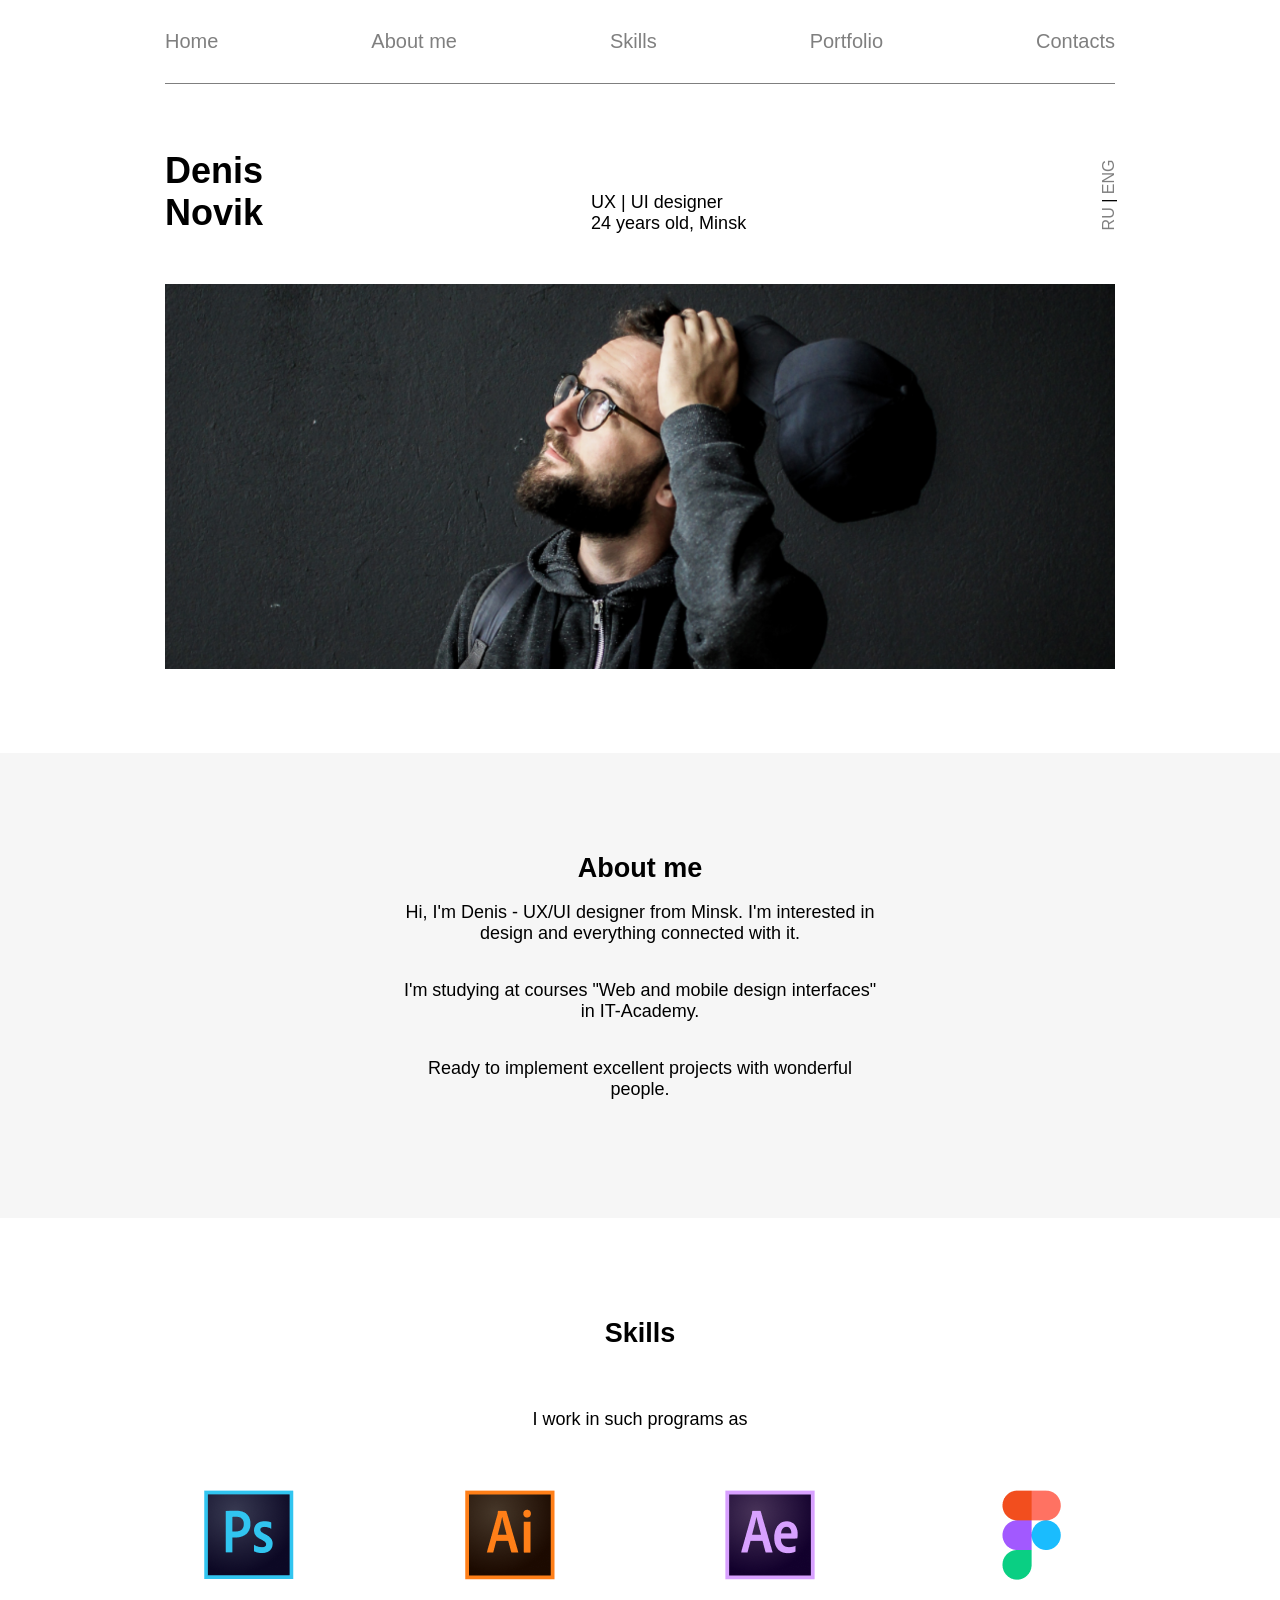
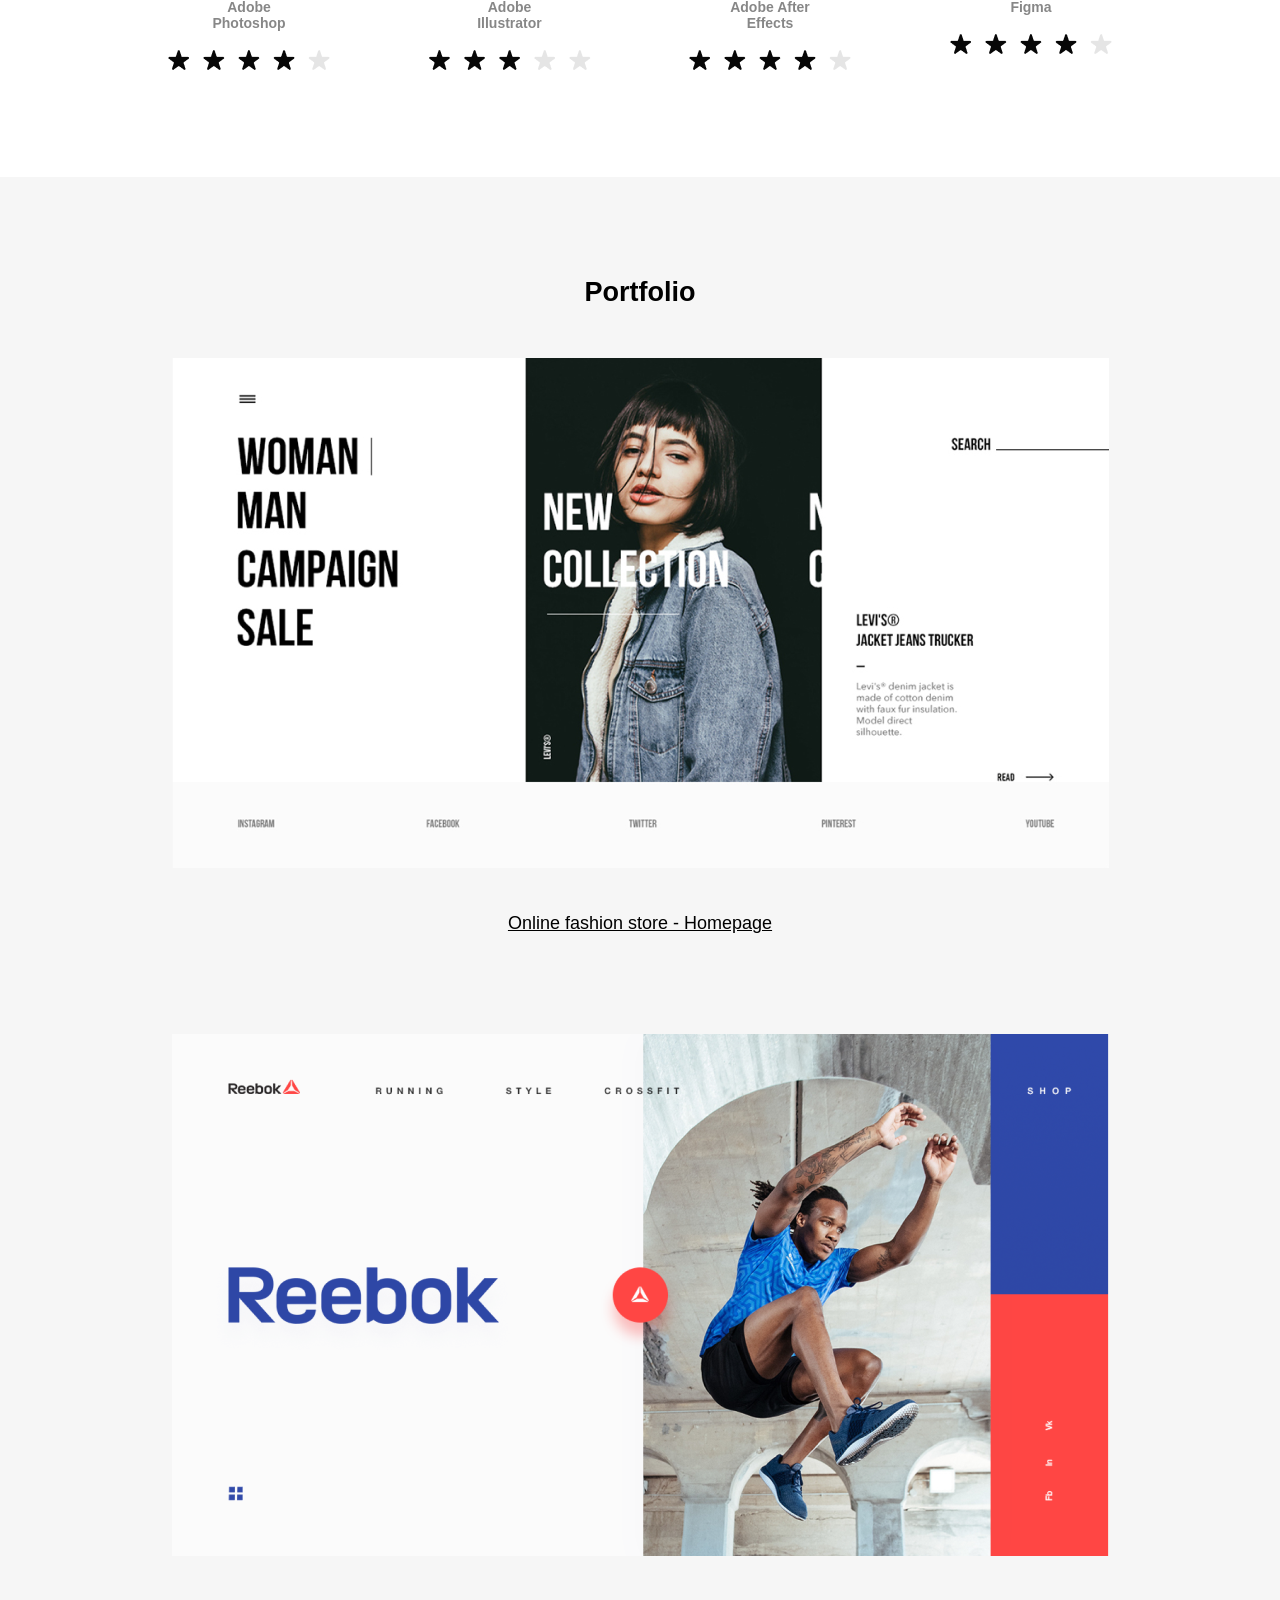
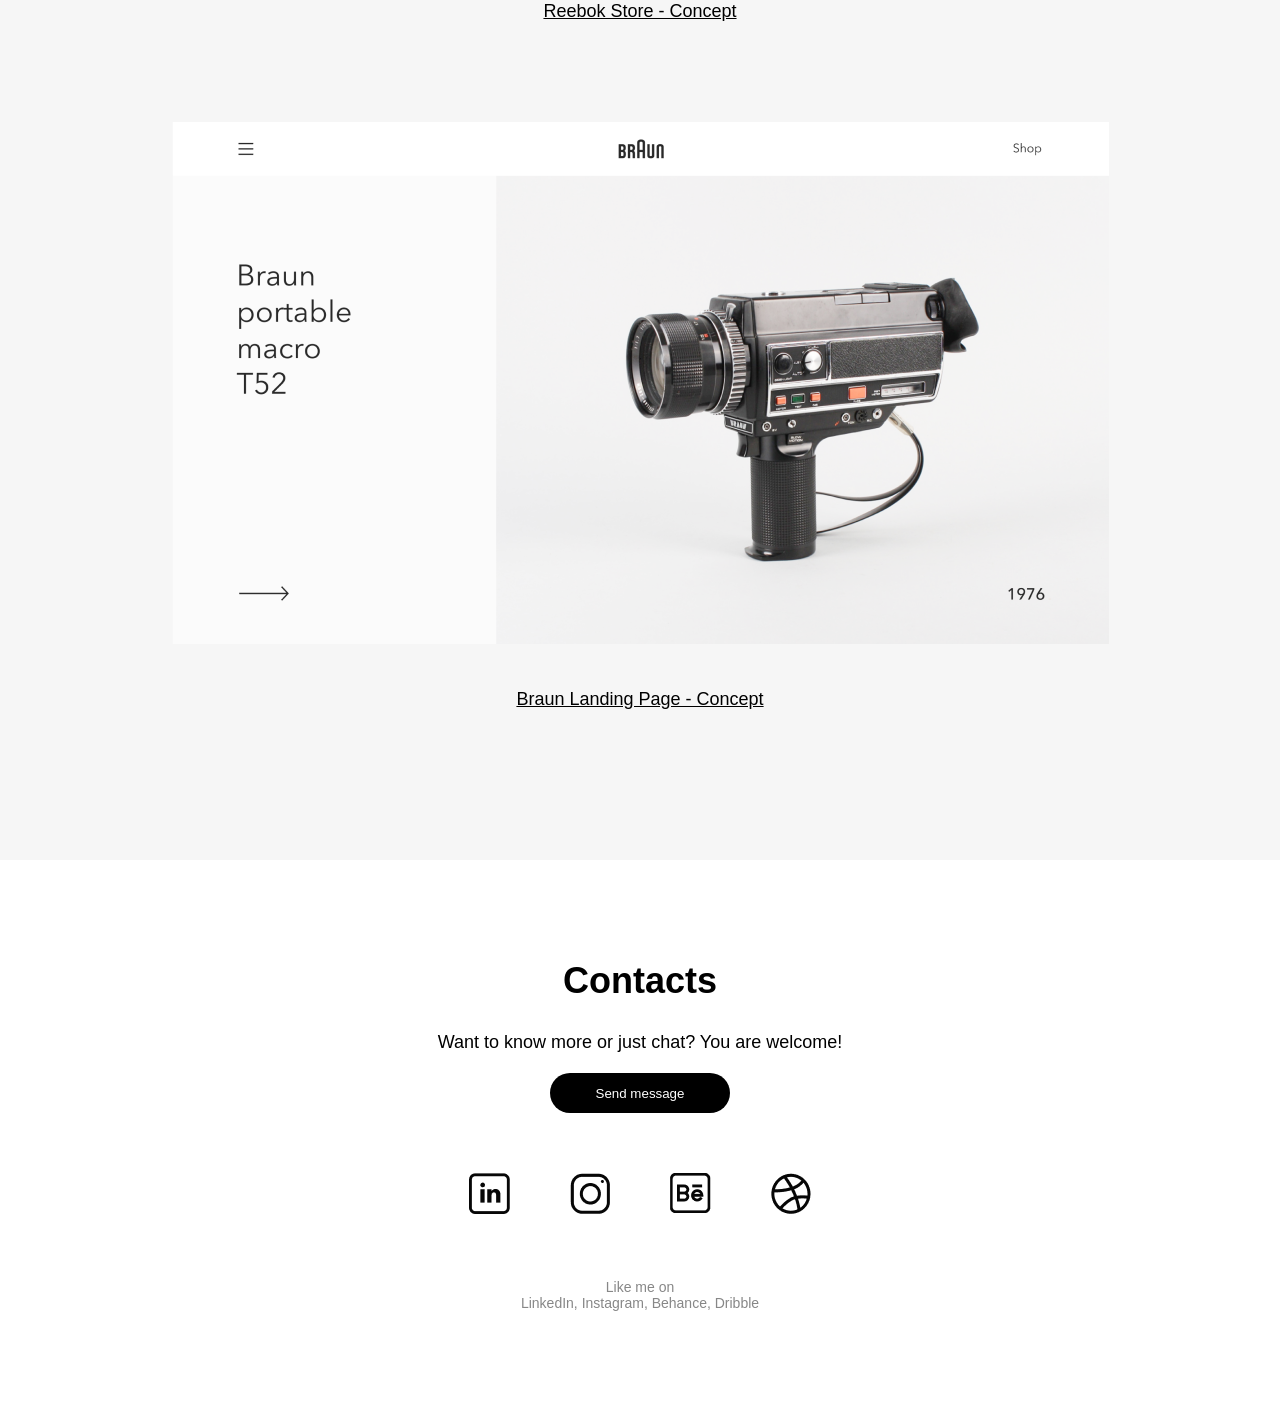
==== hw2_board/index.html @ b1cb9466 "Add files via upload" ====
<!DOCTYPE html>
<html lang="en">
<head>
    <meta charset="UTF-8">
    <meta name="viewport" content="width=device-width, initial-scale=1.0">
    <title>Document</title>
    <link rel="stylesheet" href="./style.css">
</head>
<body>
    <header id="home">
        <div class="container">
            <nav>
                <a href="#home" class="link">Home</a>
                <a href="#about" class="link">About me</a>
                <a href="#skills" class="link">Skills</a>
                <a href="#portfolio" class="link">Portfolio</a>
                <a href="#contacts" class="link">Contacts</a>
            </nav>
            
            <div class="line"></div>

            <div class="info">
                <h1>Denis <br>Novik</h1>
                <p>UX | UI designer <br>24 years old, Minsk</p>
                <p class="languages"><a href="./ru.html" class="colour-text">RU</a>  | <span class="colour-text">ENG</span></p>
            </div>

            <img class="picture1" src="images/photo.png" alt="Denis Novik">
        </div>
    </header>
    <main>
        <section class="description" id="about">
            <div class="container">
                <div class="description-text">
                    <h1>About me</h1>
                    <p>Hi, I'm Denis - UX/UI designer from Minsk. I'm interested in <br> design and everything connected with it.</p>
                    <p>I'm studying at courses "Web and mobile design interfaces" <br> in IT-Academy.</p>
                    <p>Ready to implement excellent projects with wonderful <br> people.</p>
                </div>
            </div>
        </section>
        <section class="skills" id="skills">
            <div class="container">
                <h1>Skills</h1>
                <p>I work in such programs as</p>
                <div class="programs">
                    <div class="block">
                        <img src="images/Group 1.png" alt="Adobe Photoshop">
                        <p>Adobe <br> Photoshop</p>
                        <img src="images/stars-1.png" alt="4/5">
                    </div>
                    <div class="block">
                        <img src="images/Group 2.png" alt="Adobe Illustrator">
                        <p>Adobe <br> Illustrator</p>
                        <img src="images/stars-2.png" alt="3/5">
                    </div>
                    <div class="block">
                        <img src="images/Group 3.png" alt="Adobe After Effects">
                        <p>Adobe After <br> Effects</p>
                        <img src="images/stars-3.png" alt="4/5">
                    </div>
                    <div class="block">
                        <img src="images/Group 4.png" alt="Figma">
                        <p>Figma</p>
                        <img src="images/stars-4.png" alt="4/5">
                    </div>
                </div>
            </div>
        </section>
        <section class="portfolio" id="portfolio">
            <div class="container">
                <h1>Portfolio</h1>
                <img class="picture1" src='images/Online Fashion Store.png' alt='Online fashion store'>
                <p class='project-name'>Online fashion store - Homepage</p>
                <img class="picture1" src='images/Reebok.png' alt='Reebok Store'>
                <p class='project-name'>Reebok Store - Concept</p>
                <img class="picture1" src='images/Braun.png' alt='Braun Landing Page'>
                <p class='project-name'>Braun Landing Page - Concept</p>
            </div>
        </section>
    </main>
    <footer id="contacts">
        <div class="container">
            <h1>Contacts</h1>
            <p class="chat">Want to know more or just chat? You are welcome!</p>
            <button class="button">Send message</button>
            <div class="socials">
                <a href="https://www.linkedin.com/"><img src='images/ln.png' alt='LinkedIn'></a>
                <a href="https://www.instagram.com/"><img src='images/inst.png' alt='Instagram'></a>
                <a href="https://www.behance.com/"><img src='images/be.png' alt='Behance'></a>
                <a href="https://www.dribbble.com/"><img src='images/dr.png' alt='Dribble'></a>
            </div>
            <p class="end">Like me on <br> LinkedIn, Instagram, Behance, Dribble</p>
        </div>
    </footer>
</body>
</html>
---- hw2_board/style.css ----
* {
    margin: 0;
    padding: 0;
}

.container {
    max-width: 950px;
    margin: 0 auto;
    padding: 0 auto;
}

header {
    padding-top: 30px;
    padding-bottom: 80px;
}

nav {
    display: flex;
    justify-content: space-between;
}

.link {
    font-size: 20px;
    transition: color 0.2s;
    color: rgba(0, 0, 0, 0.5);
    text-decoration: none;
    font-family: 'Gilroy', sans-serif;
}

.link:hover {
    color: black;
}

.line {
    height: 1px;
    width: 100%;
    background-color: rgba(0, 0, 0, 0.5);
    margin-top: 30px;
}

.info {
    display: flex;
    justify-content: space-between;
    align-items: flex-end;
    height: 150px;
    font-family: 'Gilroy', sans-serif;
    font-size: 18px;
}

.languages {
    rotate: -90deg;
    margin-right: -30px;
    margin-bottom: 30px;
    font-size: 16px;
}

.colour-text {
    transition: color 0.2s;
    color: rgba(0, 0, 0, 0.5);
    text-decoration: none;
}

.colour-text:hover {
    color: black;
}

.picture1 {
    max-width: 100%;
    margin-top: 50px;   
}

.description {
    background-color: #F6F6F6;
    text-align: center;
    font-family: 'Gilroy', sans-serif;
    padding: 100px;
    font-size: 18px;
}

.description p {
    padding-top: 18px;
    padding-bottom: 18px;
}

.skills {
    font-family: 'Gilroy', sans-serif;
    padding: 100px;
    font-size: 18px;
    text-align: center;
}

.skills h1 {
    padding-bottom: 60px;
}

.programs {
    display: flex;
    justify-content: space-between;
    padding-top: 60px;
}

.block {
    font-weight: bold;
    font-size: 14px;
    color: #878787;
}

.block p {
    padding: 16px;
}

.portfolio {
    background-color: #F6F6F6;
    text-align: center;
    font-family: 'Gilroy', sans-serif;
    padding: 100px;
    font-size: 18px;
}

.project-name {
    text-decoration: underline;
    padding-top: 40px;
    padding-bottom: 50px;
}

footer {
    font-family: 'Gilroy', sans-serif;
    padding: 100px;
    font-size: 18px;
    text-align: center;
}

.chat {
    margin-top: 30px;
    margin-bottom: 20px;
}

.button {
    width: 180px;
    height: 40px;
    border-radius: 30px;
    color: rgb(255, 255, 255);
    background-color: rgb(0, 0, 0);
    border: transparent;
    margin-bottom: 60px;
}

.socials {
    display: flex;
    gap: 60px;
    justify-content: center;
    margin-bottom: 60px;
}

.end {
    font-size: 14px;
    color: #878787;
}
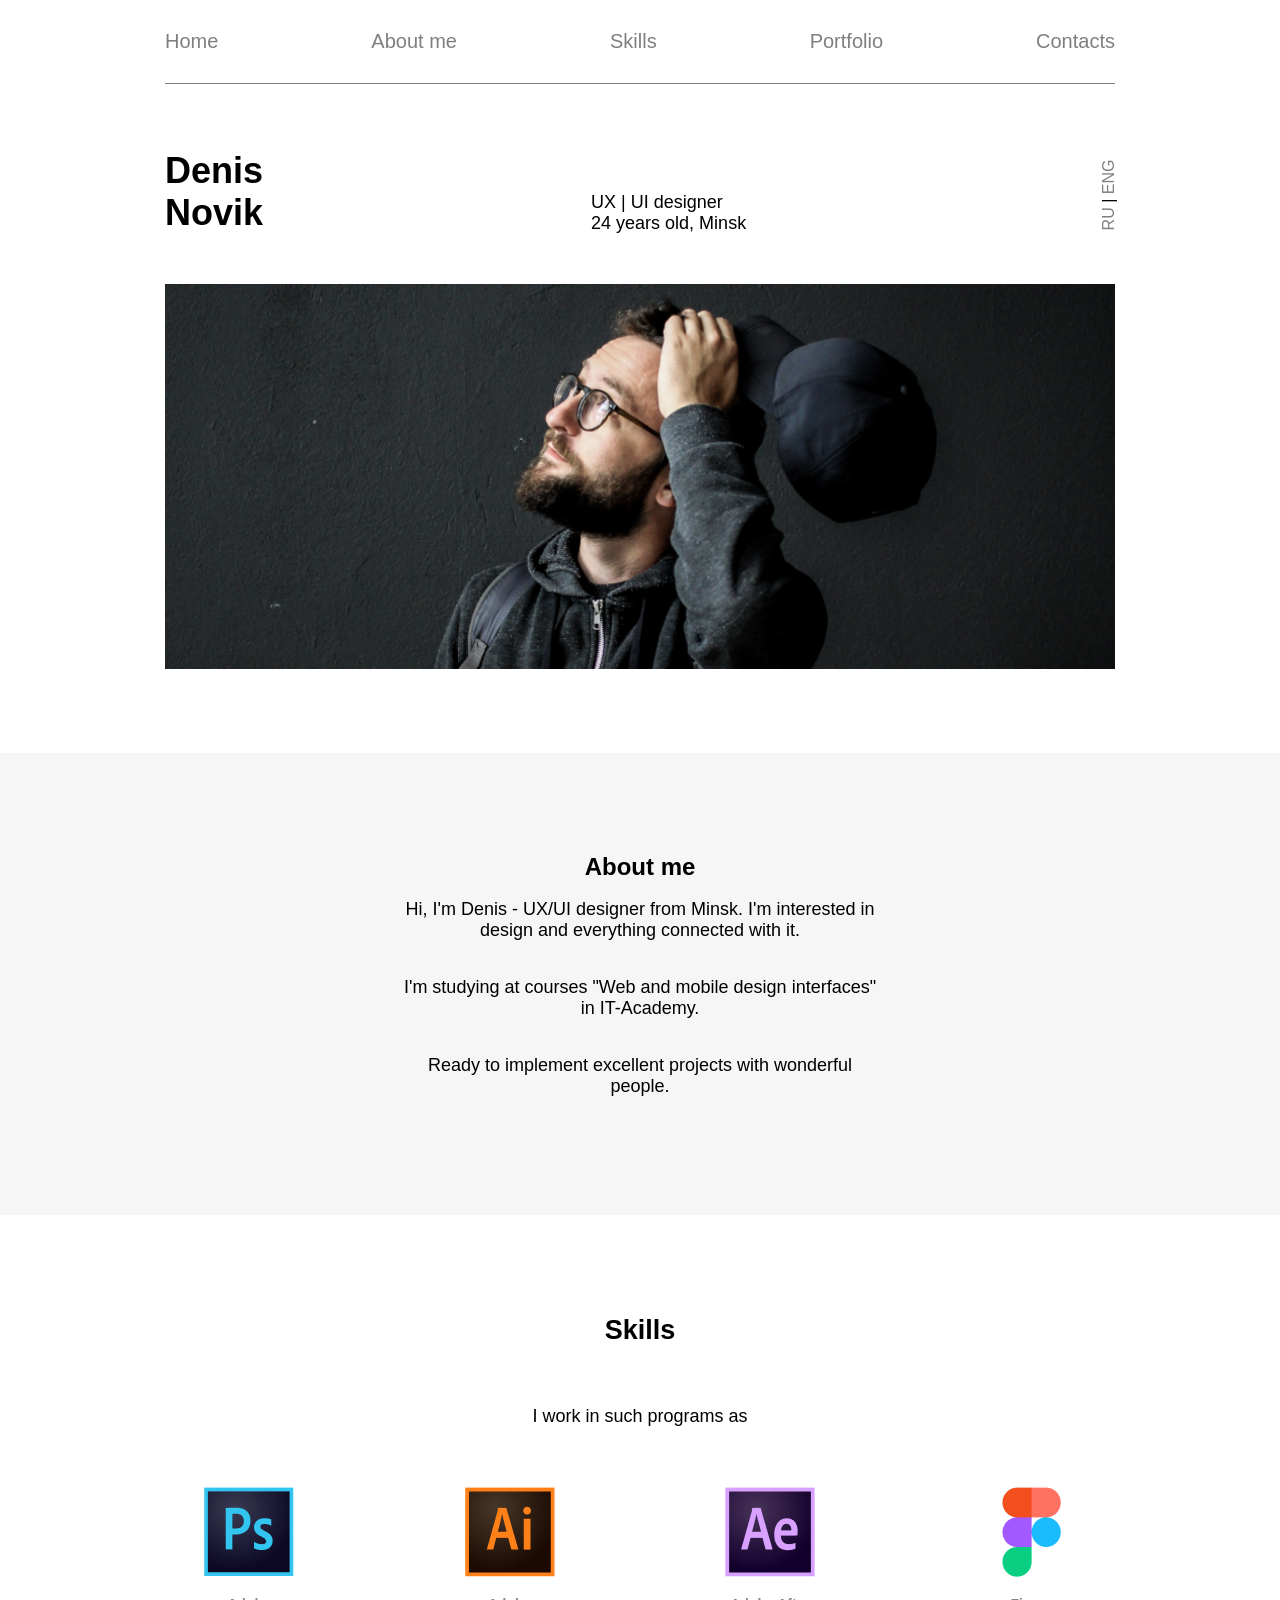
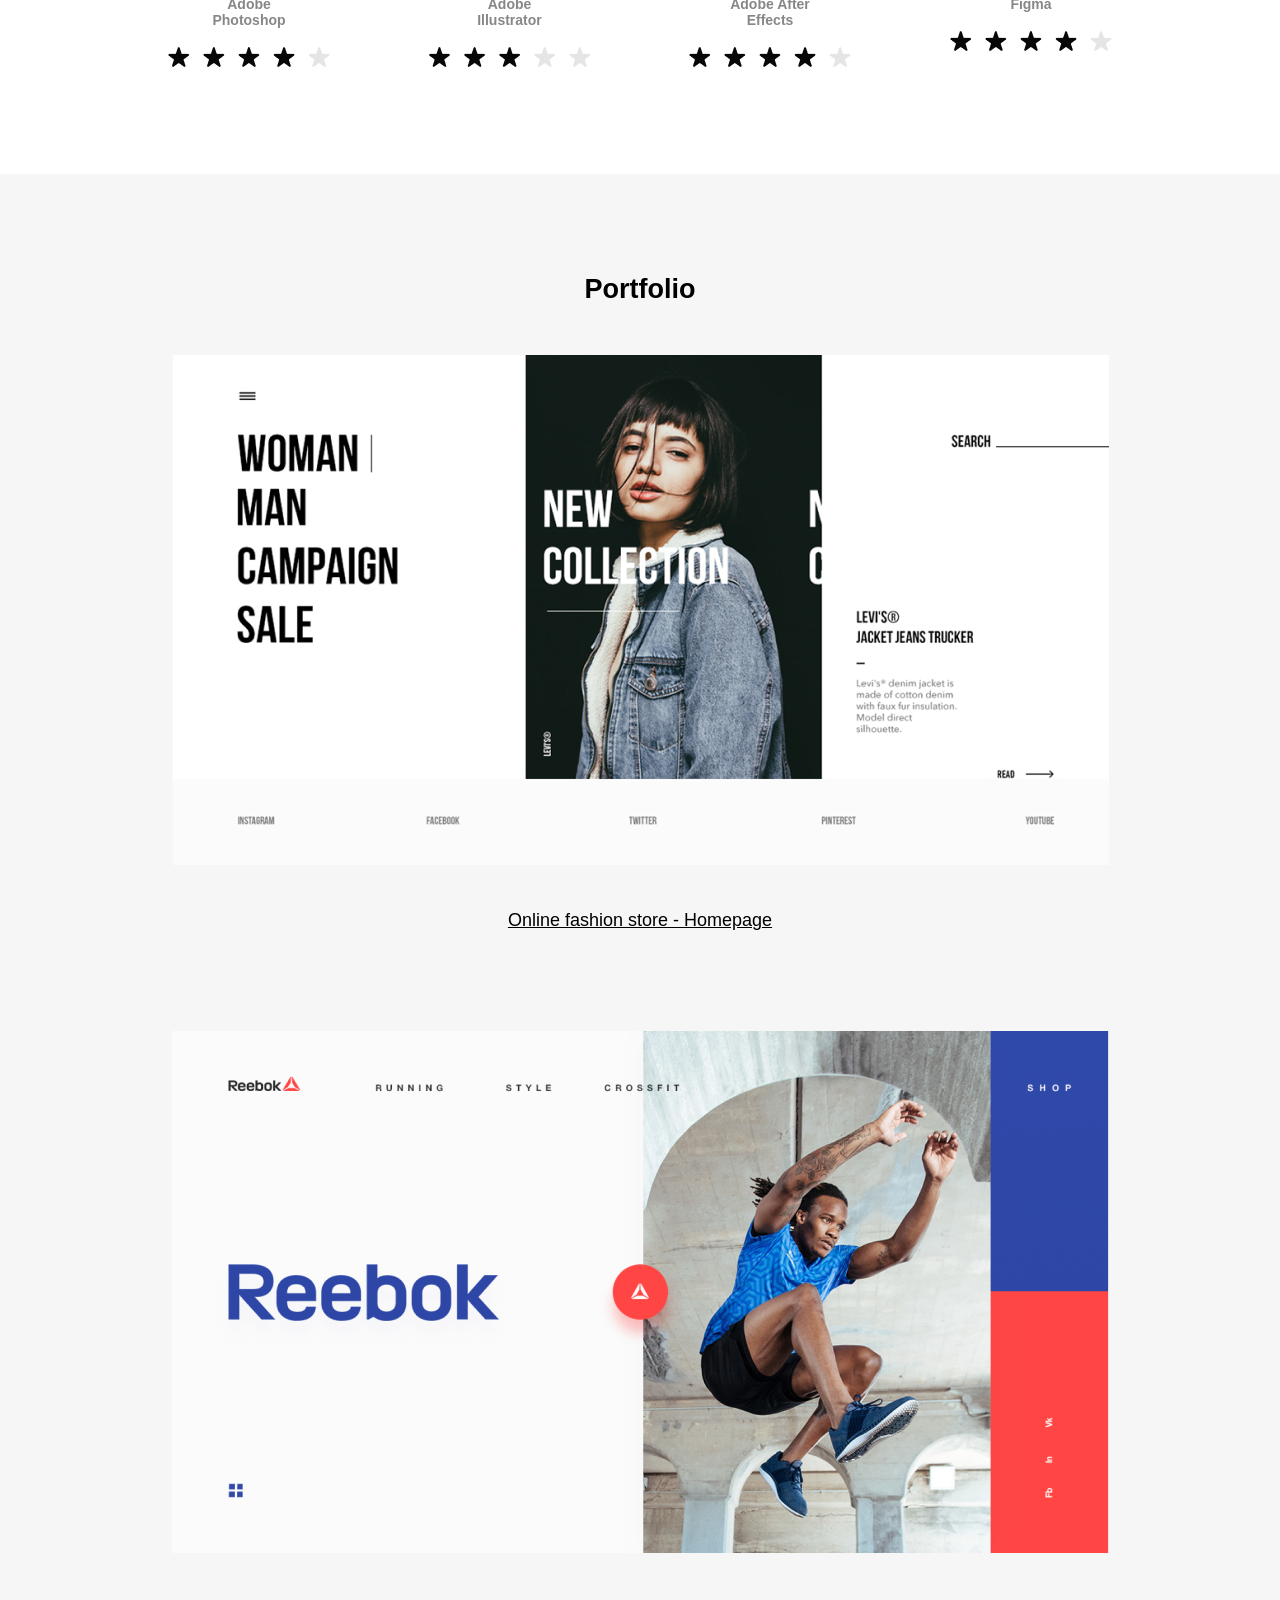
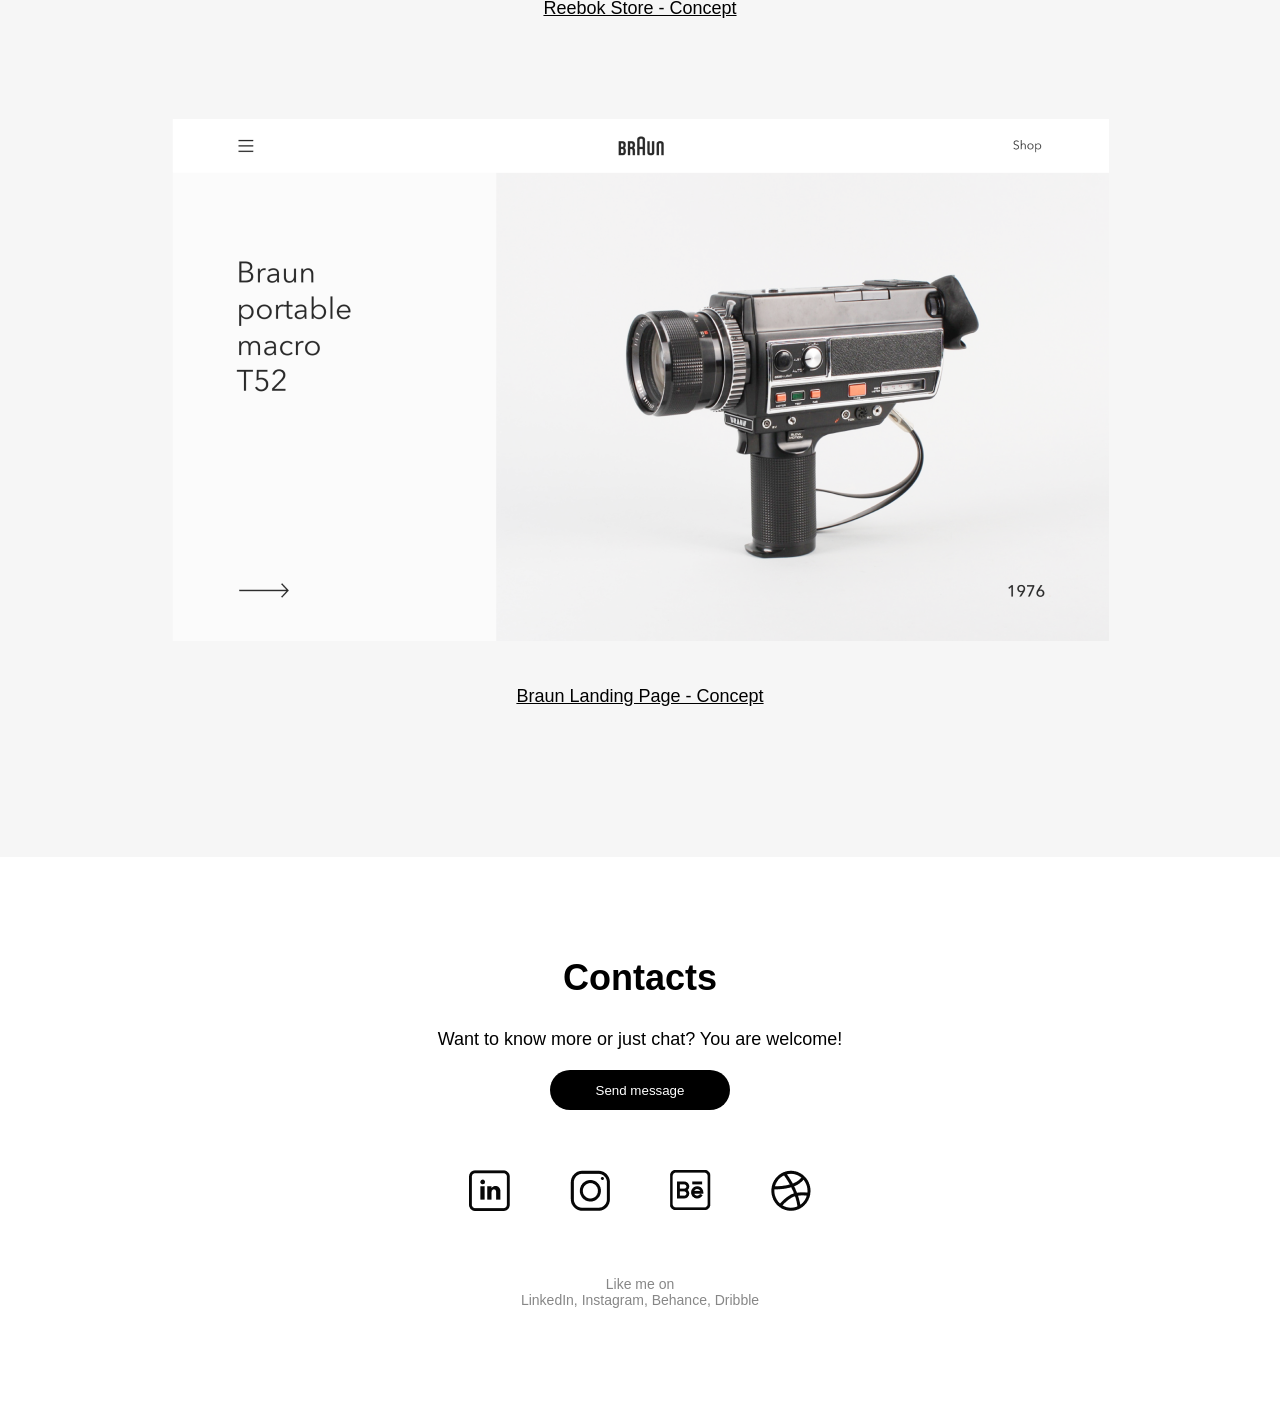
==== commit aa24cecd: "Add files via upload" ====
--- a/hw2_board/index.html
+++ b/hw2_board/index.html
@@ -9,33 +9,48 @@
 <body>
     <header id="home">
         <div class="container">
-            <nav>
+            <nav class="main-nav">
                 <a href="#home" class="link">Home</a>
                 <a href="#about" class="link">About me</a>
                 <a href="#skills" class="link">Skills</a>
                 <a href="#portfolio" class="link">Portfolio</a>
                 <a href="#contacts" class="link">Contacts</a>
             </nav>
-            
             <div class="line"></div>
-
             <div class="info">
-                <h1>Denis <br>Novik</h1>
-                <p>UX | UI designer <br>24 years old, Minsk</p>
-                <p class="languages"><a href="./ru.html" class="colour-text">RU</a>  | <span class="colour-text">ENG</span></p>
+                <div class="info-text">
+                    <h1 class="name">Denis <br> Novik</h1>
+                    <p>UX | UI designer <br>24 years old, Minsk</p>
+                    <p class="languages"><a href="./ru.html" class="colour-text">RU</a>  | <span class="colour-text">ENG</span></p>
+                </div>
+                <div class="nav-lines">
+                    <div class="nav-line"></div>
+                    <div class="nav-line"></div>
+                    <div class="nav-line"></div>
+                </div>
+                 <div class="navigation">
+                    <ul class="nav-menu">
+                        <a href="#home" class="link-nav">Home</a>
+                        <a href="#about" class="link-nav">About me</a>
+                        <a href="#skills" class="link-nav">Skills</a>
+                        <a href="#portfolio" class="link-nav">Portfolio</a>
+                        <a href="#contacts" class="link-nav">Contacts</a>
+                    </ul>
+                    <span class="close">+</span>
+                    <p class="languages-nav"><a href="./ru.html" class="colour-text">RU</a>  | <span class="colour-text">ENG</span></p>
+                </div>
             </div>
-
-            <img class="picture1" src="images/photo.png" alt="Denis Novik">
+            <img class="picture" src="images/photo.png" alt="Denis Novik">
         </div>
     </header>
     <main>
         <section class="description" id="about">
             <div class="container">
-                <div class="description-text">
+                <div>
                     <h1>About me</h1>
-                    <p>Hi, I'm Denis - UX/UI designer from Minsk. I'm interested in <br> design and everything connected with it.</p>
-                    <p>I'm studying at courses "Web and mobile design interfaces" <br> in IT-Academy.</p>
-                    <p>Ready to implement excellent projects with wonderful <br> people.</p>
+                    <p class="description-text">Hi, I'm Denis - UX/UI designer from Minsk. I'm interested in design and everything connected with it.</p>
+                    <p class="description-text">I'm studying at courses "Web and mobile design interfaces" in IT-Academy.</p>
+                    <p class="description-text">Ready to implement excellent projects with wonderful people.</p>
                 </div>
             </div>
         </section>
@@ -70,11 +85,11 @@
         <section class="portfolio" id="portfolio">
             <div class="container">
                 <h1>Portfolio</h1>
-                <img class="picture1" src='images/Online Fashion Store.png' alt='Online fashion store'>
+                <img class="picture" src='images/Online Fashion Store.png' alt='Online fashion store'>
                 <p class='project-name'>Online fashion store - Homepage</p>
-                <img class="picture1" src='images/Reebok.png' alt='Reebok Store'>
+                <img class="picture" src='images/Reebok.png' alt='Reebok Store'>
                 <p class='project-name'>Reebok Store - Concept</p>
-                <img class="picture1" src='images/Braun.png' alt='Braun Landing Page'>
+                <img class="picture" src='images/Braun.png' alt='Braun Landing Page'>
                 <p class='project-name'>Braun Landing Page - Concept</p>
             </div>
         </section>
@@ -93,5 +108,6 @@
             <p class="end">Like me on <br> LinkedIn, Instagram, Behance, Dribble</p>
         </div>
     </footer>
+    <script src='./index.js'></script>
 </body>
 </html>
--- a/hw2_board/style.css
+++ b/hw2_board/style.css
@@ -14,7 +14,7 @@
     padding-bottom: 80px;
 }
 
-nav {
+.main-nav {
     display: flex;
     justify-content: space-between;
 }
@@ -38,7 +38,7 @@
     margin-top: 30px;
 }
 
-.info {
+.info-text {
     display: flex;
     justify-content: space-between;
     align-items: flex-end;
@@ -64,22 +64,25 @@
     color: black;
 }
 
-.picture1 {
+.picture {
     max-width: 100%;
-    margin-top: 50px;   
+    margin-top: 50px;  
 }
 
 .description {
     background-color: #F6F6F6;
     text-align: center;
-    font-family: 'Gilroy', sans-serif;
-    padding: 100px;
-    font-size: 18px;
-}
-
-.description p {
+    padding-top: 100px;
+    padding-bottom: 100px;
+    font-family: 'Gilroy', sans-serif;
+}
+
+.description-text {
+    font-size: 18px;
     padding-top: 18px;
     padding-bottom: 18px;
+    max-width: 480px;
+    margin: auto;
 }
 
 .skills {
@@ -113,7 +116,8 @@
     background-color: #F6F6F6;
     text-align: center;
     font-family: 'Gilroy', sans-serif;
-    padding: 100px;
+    padding-top: 100px;
+    padding-bottom: 100px;
     font-size: 18px;
 }
 
@@ -125,7 +129,8 @@
 
 footer {
     font-family: 'Gilroy', sans-serif;
-    padding: 100px;
+    padding-top: 100px;
+    padding-bottom: 100px;
     font-size: 18px;
     text-align: center;
 }
@@ -155,4 +160,133 @@
 .end {
     font-size: 14px;
     color: #878787;
-}+}
+
+.nav-lines{
+    display: none;
+}
+
+.navigation {
+    display: none;
+}
+
+.navigation_show {
+    display: block;
+}
+
+@media screen and (max-width: 1024px) {
+    .container {
+        width: 100%;
+    }
+
+    .main-nav {
+        display: none;
+    }
+
+    .line {
+        display: none;
+    }
+
+    .languages {
+        display: none;
+    }
+
+    .info-text {
+        display: block;
+        margin-left: 40px;
+    }
+
+    .name {
+        font-size: 50px;
+    }
+
+    .info {
+        display: flex;
+        justify-content: space-between;
+        margin-top: 60px;
+    }
+
+    .nav-lines {
+        display: block;
+        cursor: pointer;
+        align-self: flex-start;
+        margin-right: 20px;
+    }
+
+    .nav-line {
+        background-color: black;
+        width: 34px;
+        height: 4px;
+        margin-top: 4px;
+    }
+
+    .description-text {
+        max-width: 100%;
+        margin: auto;
+    }
+
+    .programs {
+        display: grid;
+        grid-template-columns: 100%;
+        grid-template-rows: 250px 250px 250px 250px;
+    }
+
+    .socials {
+        display: flex;
+        justify-content: space-evenly;
+        margin-bottom: 60px;
+    }
+
+    .navigation {
+        position: fixed;
+        left: 0;
+        right: 0;
+        top: 0;
+        bottom: 0;
+        background-color: #F6F6F6;
+    }
+
+    .nav-menu {
+        display: grid;
+        grid-template-rows: auto;  
+        align-items: center;
+        margin-left: 40px;
+        margin-top: 60px;
+        margin-bottom: 150px;
+    }
+
+    .link-nav {
+        text-decoration: none;
+        cursor: pointer;
+        color: rgba(0, 0, 0, 0.5);
+        font-size: 36px;
+        font-family: 'Gilroy', sans-serif;
+        font-weight: bold;  
+        transition: color 0.2s; 
+        margin-bottom: 50px;
+    }
+
+    .close {
+        rotate: 45deg;
+        font-size: 100px;
+        position: absolute;
+        top: 50px;
+        right: 50px;
+        cursor: pointer;
+        transition: color 0.2s; 
+        color: rgba(0, 0, 0, 0.5);
+    }
+
+    .link-nav:hover, .close:hover {
+        color: black;
+    }
+
+    .languages-nav {
+        position: absolute;
+        bottom: 140px;
+        right: 0px;
+        rotate: 90deg;
+        font-family: 'Gilroy', sans-serif;
+        font-size: 40px;
+    }
+}
